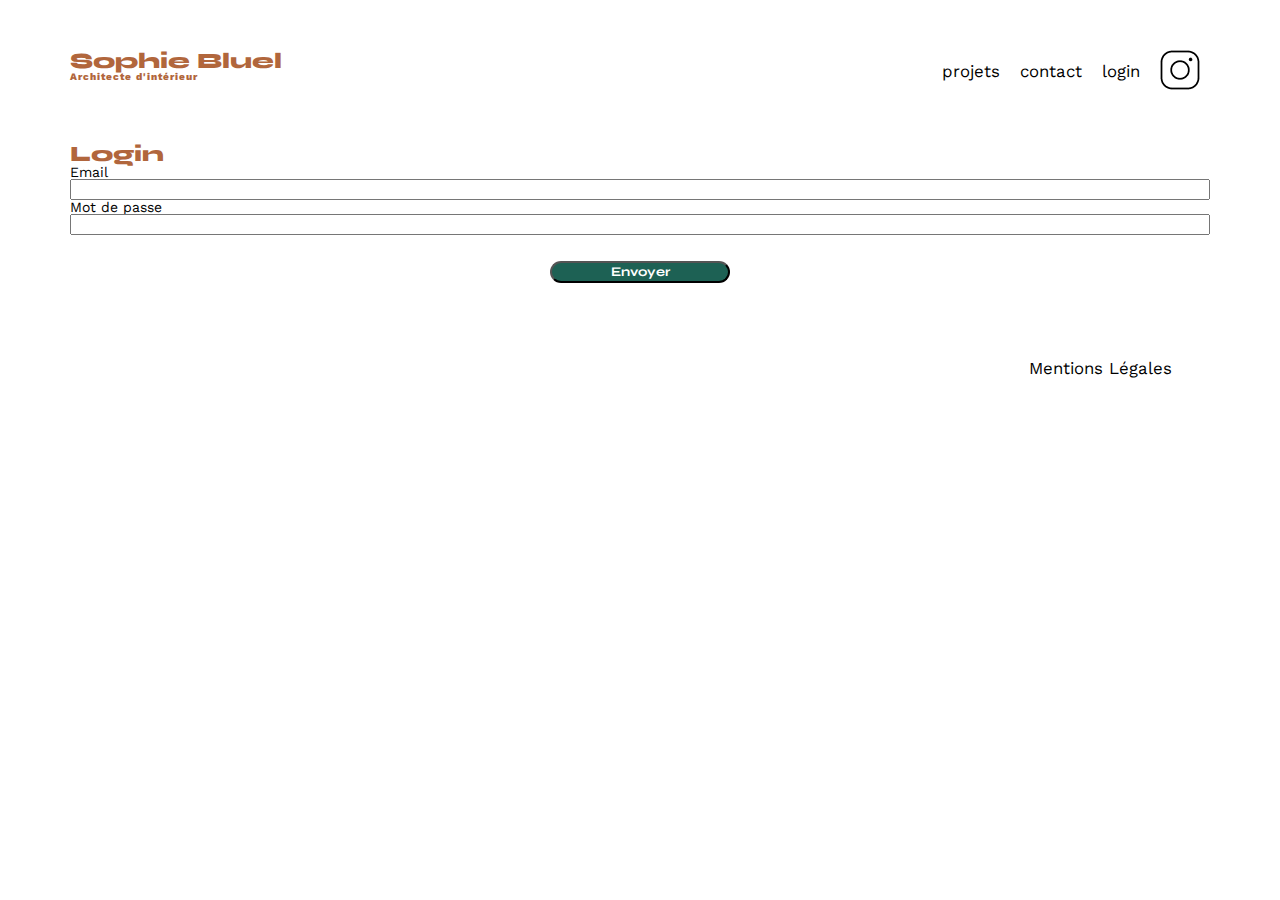
==== FrontEnd/login.html @ 6d7eb2a9 "add basic html" ====
<!DOCTYPE html>
<html lang="fr">
<head>
	<meta charset="UTF-8">
	<meta name="viewport" content="width=device-width, initial-scale=1.0">

	<title>Sophie Bluel - Login</title>

	<link rel="preconnect" href="https://fonts.googleapis.com">
	<link rel="preconnect" href="https://fonts.gstatic.com" crossorigin>

	<meta name="description" content="">

	<link rel="stylesheet" href="https://fonts.googleapis.com/css2?family=Syne:wght@700;800&family=Work+Sans&display=swap" >
	<link rel="stylesheet" href="./assets/style.css">
</head>

<body>
<header>
	<h1>Sophie Bluel <span>Architecte d'intérieur</span></h1>
	<nav>
		<ul>
			<li>
				<a href="index.html#portfolio">projets</a>
			</li>
			<li>
				<a href="index.html#contact">contact</a>
			</li>
			<li>
				<a href="#">login</a>
			</li>
			<li>
				<img src="./assets/icons/instagram.png" alt="Instagram">
			</li>
		</ul>
	</nav>
</header>
<main>
	
	<section id="login">
		<h1>Login</h1>
		<form>
			<label for="email">Email</label>
			<input type="email" id="email">
			<label for="password">Mot de passe</label>
			<input type="password" id="password">
			<input type="submit" value="Envoyer">
		</form>
	</section>
</main>

<footer>
	<nav>
		<ul>
			<li>Mentions Légales</li>
		</ul>
	</nav>
</footer>

<script src="./assets/js/login.js"></script>
</body>

</html>
---- FrontEnd/assets/style.css ----
/* http://meyerweb.com/eric/tools/css/reset/
   v2.0 | 20110126
   License: none (public domain)
*/

html, body, div, span, applet, object, iframe,
h1, h2, h3, h4, h5, h6, p, blockquote, pre,
a, abbr, acronym, address, big, cite, code,
del, dfn, em, img, ins, kbd, q, s, samp,
small, strike, strong, sub, sup, tt, var,
b, u, i, center,
dl, dt, dd, ol, ul, li,
fieldset, form, label, legend,
table, caption, tbody, tfoot, thead, tr, th, td,
article, aside, canvas, details, embed,
figure, figcaption, footer, header, hgroup,
menu, nav, output, ruby, section, summary,
time, mark, audio, video {
	margin: 0;
	padding: 0;
	border: 0;
	font-size: 100%;
	font: inherit;
	vertical-align: baseline;
}
/* HTML5 display-role reset for older browsers */
article, aside, details, figcaption, figure,
footer, header, hgroup, menu, nav, section {
	display: block;
}
body {
	line-height: 1;
}
ol, ul {
	list-style: none;
}
blockquote, q {
	quotes: none;
}
blockquote:before, blockquote:after,
q:before, q:after {
	content: '';
	content: none;
}
table {
	border-collapse: collapse;
	border-spacing: 0;
}

a {
	text-decoration: none;
	color: inherit;
}

/** end reset css**/
body {
	max-width: 1140px;
	margin:auto;
	font-family: 'Work Sans' ;
	font-size: 14px;
}
header {
	display: flex;
	justify-content: space-between;
	margin: 50px 0
}
section {
	margin: 50px 0
}

h1{
	display: flex;
	flex-direction: column;
	font-family: 'Syne';
	font-size: 22px;
	font-weight: 800;
	color: #B1663C
}

h1 > span {
	font-family: 'Work Sans';
	font-size:10px;
	letter-spacing: 0.1em;
;
}

h2{
	font-family: 'Syne';
	font-weight: 700;
	font-size: 30px;
	color: #1D6154
}
nav ul {
	display: flex;
	align-items: center;
	list-style-type: none;

}
nav li {
	padding: 0 10px;
	font-size: 1.2em;
}

li:hover {
	color: #B1663C;
}
#introduction {
	display: flex;
	align-items: center;
}
#introduction figure {
	flex: 1
}
#introduction img {
	display: block;
	margin: auto;
	width: 80%;
}

#introduction article {
	flex: 1
}
#introduction h2 {
	margin-bottom: 1em;
}

#introduction p {
	margin-bottom: 0.5em;
}
#portfolio h2 {
	text-align: center;
	margin-bottom: 1em;
}
.gallery {
	width: 100%;
	display: grid;
	grid-template-columns: 1fr 1fr 1fr;
	grid-column-gap: 20px;
	grid-row-gap: 20px;
}

.gallery img {
	width: 100%;

}
#contact {
	width: 50%;
margin: auto;
}
#contact > * {
	text-align: center;

}
#contact h2{
	margin-bottom: 20px;
}
#contact form {
	text-align: left;
	margin-top:30px;
	display: flex;
	flex-direction: column;
}

#contact input {
	height: 50px;
	font-size: 1.2em;
	border: none;
	box-shadow: 0px 4px 14px rgba(0, 0, 0, 0.09);
}
#contact label {
	margin: 2em 0 1em 0;
}
#contact textarea {
	border: none;
	box-shadow: 0px 4px 14px rgba(0, 0, 0, 0.09);
}

input[type="submit"]{
	font-family: 'Syne';
	font-weight: 700;
	color: white;
	background-color: #1D6154;
	margin : 2em auto ;
	width: 180px;
	text-align: center;
	border-radius: 60px ;
}

[id=login] form {
	display: flex;
	flex-flow: column;
}

footer nav ul {
	display: flex;
	justify-content: flex-end;
	margin: 2em
}
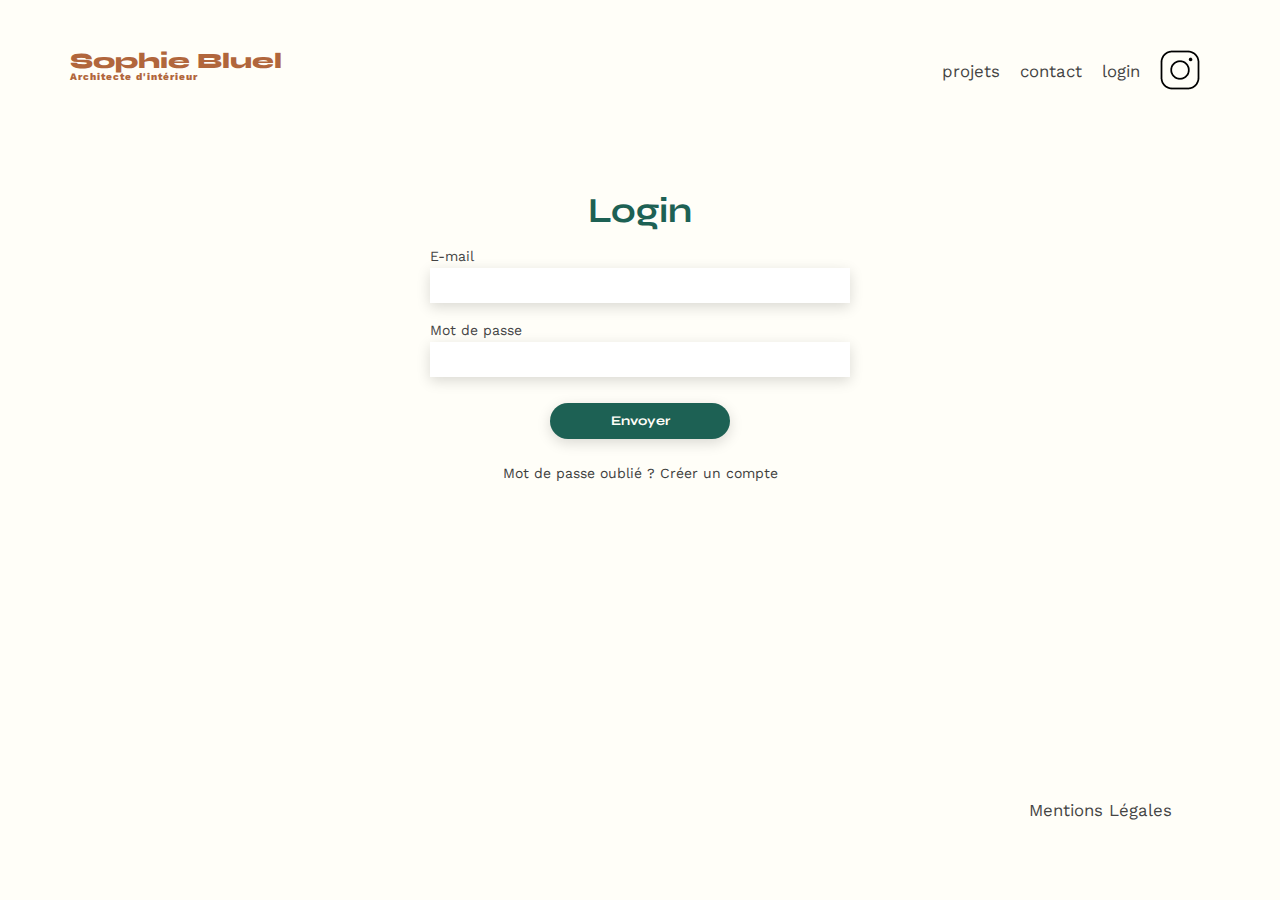
==== commit 13874d2e: "First login css" ====
--- a/FrontEnd/login.html
+++ b/FrontEnd/login.html
@@ -13,6 +13,7 @@
 
 	<link rel="stylesheet" href="https://fonts.googleapis.com/css2?family=Syne:wght@700;800&family=Work+Sans&display=swap" >
 	<link rel="stylesheet" href="./assets/style.css">
+	<link rel="stylesheet" href="./assets/login.css">
 </head>
 
 <body>
@@ -37,16 +38,25 @@
 </header>
 <main>
 	
-	<section id="login">
-		<h1>Login</h1>
-		<form>
-			<label for="email">Email</label>
-			<input type="email" id="email">
+	<form id="login">
+		<h2>Login</h2>
+		<div></div>
+		<div class="email">
+			<label for="email">E-mail</label>
+			<input type="email" name="email" id="email">
+		</div>
+		<div class="password">
 			<label for="password">Mot de passe</label>
-			<input type="password" id="password">
-			<input type="submit" value="Envoyer">
-		</form>
-	</section>
+			<input type="password" name="password" id="password">
+		</div>
+
+		<input type="submit" value="Envoyer" id="submit">
+
+		<div id="error">
+			<a href="#" id="forgot-password">Mot de passe oublié ?</a>
+			<a href="#" id="create-account">Créer un compte</a>
+		</div>
+	</form>
 </main>
 
 <footer>
--- a/FrontEnd/assets/login.css
+++ b/FrontEnd/assets/login.css
@@ -0,0 +1,72 @@
+* {
+    padding: 0;
+    margin: 0;
+}
+
+body {
+    background-color: #fffef8;
+    font-family: 'Work Sans';
+    color: #444444;
+    height: 100vh;
+    display: grid;
+    grid-template-rows: auto 5fr 1fr;
+}
+
+#login {
+    display: flex;
+    flex-direction: column;
+    align-items: center;
+    width: 100%;
+    margin-top: 50px;
+}
+
+#login h2 {
+    color: #1D6154;
+    margin-bottom: 20px;
+    font-family: Syne;
+    font-weight: 700;
+    font-size: 35px;
+    text-align: center;
+    line-height: 36px;
+}
+
+#login .email {
+    display: flex;
+    flex-direction: column;
+    margin-bottom: 20px;
+}
+
+#login .email label {
+    margin-bottom: 5px;
+}
+
+#login .password {
+    display: flex;
+    flex-direction: column;
+    margin-bottom: 0;
+}
+
+#login .password label {
+    margin-bottom: 5px;
+}
+
+#login input {
+    border: 1px;
+    padding: 10px;
+    width: 400px;
+    box-shadow: 0 4px 14px 0 rgba(0, 0, 0, 0.15);
+}
+
+#login [type="submit"] {
+    border-radius: 60px;
+    color: #fffef8;
+    width: 180px;
+}
+
+#login a {
+    color: #3d3d3d
+}
+
+#login a:hover {
+    color: #1D6154
+}
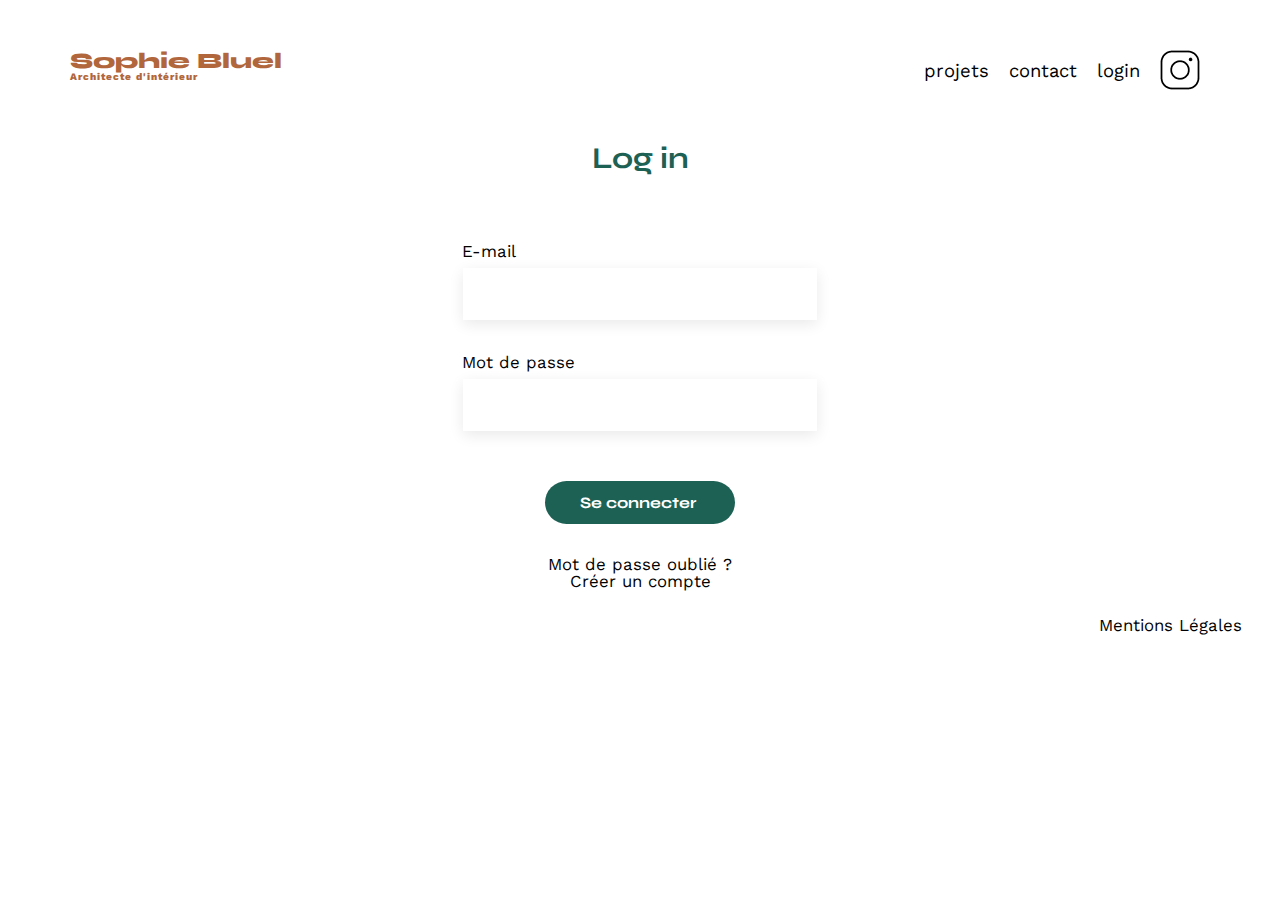
==== commit cf6e6343: "remove login css, one css file" ====
--- a/FrontEnd/login.html
+++ b/FrontEnd/login.html
@@ -13,61 +13,63 @@
 
 	<link rel="stylesheet" href="https://fonts.googleapis.com/css2?family=Syne:wght@700;800&family=Work+Sans&display=swap" >
 	<link rel="stylesheet" href="./assets/style.css">
-	<link rel="stylesheet" href="./assets/login.css">
+	<!-- <link rel="stylesheet" href="./assets/login.css"> -->
 </head>
 
 <body>
-<header>
-	<h1>Sophie Bluel <span>Architecte d'intérieur</span></h1>
-	<nav>
-		<ul>
-			<li>
-				<a href="index.html#portfolio">projets</a>
-			</li>
-			<li>
-				<a href="index.html#contact">contact</a>
-			</li>
-			<li>
-				<a href="#">login</a>
-			</li>
-			<li>
-				<img src="./assets/icons/instagram.png" alt="Instagram">
-			</li>
-		</ul>
-	</nav>
-</header>
-<main>
+	<header>
+		<div class="logo">
+			<h1>Sophie Bluel <span>Architecte d'intérieur</span></h1>
+		</div>
+		<nav>
+			<ul>
+				<li>
+					<a href="index.html#portfolio">projets</a>
+				</li>
+				<li>
+					<a href="index.html#contact">contact</a>
+				</li>
+				<li>
+					<a href="#">login</a>
+				</li>
+				<li>
+					<img src="./assets/icons/instagram.png" alt="Instagram">
+				</li>
+			</ul>
+		</nav>
+	</header>
+
+	<main class="login">
+		<h2>Log in</h2>
+
+		<form>
+			<label for="email">E-mail</label>
+			<input type="email" id="email" name="email" required>
+				
+			<label for="password">Mot de passe</label>
+			<input type="password"id="password" name="password"  required>
 	
-	<form id="login">
-		<h2>Login</h2>
-		<div></div>
-		<div class="email">
-			<label for="email">E-mail</label>
-			<input type="email" name="email" id="email">
-		</div>
-		<div class="password">
-			<label for="password">Mot de passe</label>
-			<input type="password" name="password" id="password">
-		</div>
-
-		<input type="submit" value="Envoyer" id="submit">
+			<button type="submit" value="Envoyer" id="submit">Se connecter</button>
+		</form>
 
 		<div id="error">
 			<a href="#" id="forgot-password">Mot de passe oublié ?</a>
 			<a href="#" id="create-account">Créer un compte</a>
+			<p id="error-message"></p>
 		</div>
-	</form>
-</main>
 
-<footer>
-	<nav>
-		<ul>
-			<li>Mentions Légales</li>
-		</ul>
-	</nav>
-</footer>
 
-<script src="./assets/js/login.js"></script>
+	</main>
+
+	<footer>
+		<nav>
+			<ul>
+				<li>Mentions Légales</li>
+			</ul>
+		</nav>
+		</footer>
+
+	<script src="./assets/js/login.js"></script>
 </body>
 
 </html>
--- a/FrontEnd/assets/style.css
+++ b/FrontEnd/assets/style.css
@@ -23,52 +23,352 @@
 	font: inherit;
 	vertical-align: baseline;
 }
+
 /* HTML5 display-role reset for older browsers */
 article, aside, details, figcaption, figure,
 footer, header, hgroup, menu, nav, section {
 	display: block;
 }
+
 body {
 	line-height: 1;
 }
-ol, ul {
+
+ol,
+ul {
 	list-style: none;
 }
-blockquote, q {
+
+blockquote,
+q {
 	quotes: none;
 }
-blockquote:before, blockquote:after,
-q:before, q:after {
+
+blockquote:before,
+blockquote:after,
+q:before,
+q:after {
 	content: '';
 	content: none;
 }
+
 table {
 	border-collapse: collapse;
 	border-spacing: 0;
 }
 
-a {
+/** end reset css**/
+
+/** edit mode **/
+
+.edit-mode {
+	display: flex;
+	justify-content: center;
+	background-color: black;
+	color: white;
+	height: 50px;
+	align-items: center;
+}
+.edit-mode i {
+	position: absolute;
+	margin-right: 60px;
+	color: white;
+}
+.edit-mode p {
+	margin-left: 60px;
+}
+
+/** mes projets + button modifier **/
+
+.my-projects {
+	display: flex;
+	justify-content: center;
+	align-items: center;
+	margin-bottom: auto;
+	padding-top: 60px;
+}
+
+.my-projects h2 {
+	margin-left: 35px;
+	padding-right: 20px;
+}
+
+.my-projects i,
+button {
+	margin-bottom: 26px;
+	padding: 4px;
+	font-size: 16px;
+	color: black;
 	text-decoration: none;
-	color: inherit;
-}
-
-/** end reset css**/
+	background-color: white;
+	border: none;
+}
+
+.btn-modify {
+	border: none;
+	background-color: white;
+	font-size: 1em;
+	cursor: pointer;
+	margin-bottom: 0;
+
+}
+
+/*** modal ***/
+
+dialog {
+	border-radius: 10px;
+	border: none;
+	visibility: hidden;
+	opacity: 0;
+	transition: visibility 0.4s ease-out;
+}
+dialog.active {
+	visibility: visible;
+	opacity: 1;
+	height: 500px;
+	transition: 0.3s 0.2s ease-out;
+}
+
+#modal-gallery {
+	display: flex;
+	flex-direction: row;
+	flex-wrap: wrap;
+	justify-content: center;
+	align-items: center;
+	gap: 7px;
+}
+.modal-gallery {
+	width: 340px;
+	display: flex;
+	flex-direction: column;
+	align-items: center;
+	padding: 40px;
+}
+
+.btn-close {
+	background-color: white;
+	border: none;
+	position: absolute;
+	right: 18px;
+	cursor: pointer;
+}
+
+.modal-gallery h2 {
+	color: black;
+	font-size: 1.1em;
+	font-family: work sans;
+	margin-top: -60px;
+	font-weight: 200;
+	padding-bottom: 15px;
+}
+.modal-gallery img {
+	width: 60px;
+	flex-wrap: wrap;
+	display: flex;
+	margin-bottom: -15px
+}
+
+.btn-delete {
+	background-color: white;
+	position: relative;
+	bottom: 72px;
+	left: 42px;
+	margin-bottom: -20px;
+	padding: 2px;
+	color: white;
+	background-color: black;
+	font-size: 0.7em;
+	border-radius: 2px;
+}
+
+.btn-back {
+position: relative;
+right: 195px;
+bottom: 75px;
+cursor: pointer;
+}
+
+.div-bar {
+	width: 100%;
+	margin-top: 30px;
+	height: 0.1px;
+    background-color: grey;
+}
+
+.div-bar.active {
+	position: relative;
+	top: 260px;
+}
+
+.btn-add {
+	background-color: #1D6154;
+	padding: 10px 50px 10px 50px;
+	color: white;
+	font-size: 0.9em;
+	border: none;
+	border-radius: 50px;
+	position: relative;
+	top: 35px;
+	text-decoration: none;
+	cursor: pointer;
+}
+
+.filters {
+	display: flex;
+	flex-direction: row;
+	justify-content: center;
+	align-items: baseline;
+	gap: 8px;
+}
+
+.btn-filters {
+	border-radius: 60px;
+	border: 1px solid #1D6154;
+	background-color: #ffff;
+	font-size: 0.875rem;
+	color: #1D6154;
+	font-family: syne;
+	padding: 9px 15px 9px 15px;
+	cursor: pointer;
+	transition: 0.3s;
+}
+.modal-gallery form input, #categories{
+	display: flex;
+	justify-content: center;
+	flex-direction: column-reverse;
+	gap: 15px;
+	width: 300px;
+	margin: auto;
+	height: 50px;
+	font-size: 1.2em;
+	border: none;
+	box-shadow: 0px 4px 14px rgba(0, 0, 0, 0.09);
+}
+.modal-gallery form {
+	margin-top: -52px;
+}
+
+.btn-add.active {
+	top: 280px;
+	background-color: #919191;
+	width: 160px;
+	display: flex;
+	align-items: center;
+	justify-content: center;
+}
+
+.modal-gallery [type=file] {
+	display: none;
+}
+.modal-gallery [for=image] {
+	background-color: #B9C5CC;
+	color: #306685;
+	font-family: work sans;
+	font-size: 0.7em;
+	position: relative;
+	bottom: 32px;
+	left: 90px;
+	width: 120px;
+    height: 25px;
+	cursor: pointer;
+	display: flex;
+	justify-content: center;
+	align-items: center;
+	border-radius: 20px;
+}
+
+dialog .fa-image {
+	position: absolute;
+	cursor: pointer;
+	background-color: #E8F1F6;
+	color: #B9C5CC;
+	width: 300px;
+	height: 120px;
+	font-size: 4em;
+	display: flex;
+	justify-content: center;
+	border-radius: 5px;
+	padding-top: 10px;
+	margin-top: 80px;
+    top: 0px;
+    margin-bottom: -20px;
+}
+
+.modal-gallery #titre, #categories {
+	width: 300px;
+	height: 40px;
+	margin-top: 10px;
+	margin-bottom: 10px;
+}
+.modal-gallery #categories {
+	appearance: none;
+}
+.modal-gallery form label {
+	font-size: 0.8em;
+}
+.modal-gallery p {
+	font-size: 0.6em;
+	position: relative;
+	bottom: 40px;
+	left: 110px;
+	width: 50%;
+}
+
+#previewImage {
+    height: 129px;
+    width: 100px;
+    object-fit: cover;
+    z-index: 1;
+    position: relative;
+    bottom: -18px;
+    left: 100px;
+    margin-top: -120px;
+}
+
+.btnGreen.active {
+	top: 280px;
+	background-color: #1D6154;
+	width: 160px;
+	display: flex;
+	align-items: center;
+	justify-content: center;
+}
+
+figure img {
+	padding-bottom: 10px;
+}
+
+.btn-filters:hover {
+	background-color: #1D6154;
+	color: #ffff;
+	outline: none;
+}
+
 body {
+	font-family: 'Work Sans';
+	font-size: 14px;
+}
+
+header, 
+main {
 	max-width: 1140px;
-	margin:auto;
-	font-family: 'Work Sans' ;
-	font-size: 14px;
-}
+}
+
+main {
+	margin: auto;
+}
+
 header {
 	display: flex;
 	justify-content: space-between;
-	margin: 50px 0
-}
+	margin: 50px auto;
+}
+
 section {
 	margin: 50px 0
 }
 
-h1{
+h1 {
 	display: flex;
 	flex-direction: column;
 	font-family: 'Syne';
@@ -76,34 +376,43 @@
 	font-weight: 800;
 	color: #B1663C
 }
-
-h1 > span {
+h1>span {
 	font-family: 'Work Sans';
-	font-size:10px;
+	font-size: 10px;
 	letter-spacing: 0.1em;
-;
-}
-
-h2{
+	;
+}
+
+h2 {
 	font-family: 'Syne';
 	font-weight: 700;
 	font-size: 30px;
-	color: #1D6154
-}
+	color: #1D6154;
+	display: flex;
+	justify-content: center;
+}
+
 nav ul {
 	display: flex;
 	align-items: center;
 	list-style-type: none;
-
 }
 nav li {
 	padding: 0 10px;
 	font-size: 1.2em;
+	text-decoration: none;
+}
+nav a {
+	text-decoration: none;
+	color: black;
+	gap: 20px;
+	font-size: 1.1em;
 }
 
 li:hover {
 	color: #B1663C;
 }
+
 #introduction {
 	display: flex;
 	align-items: center;
@@ -116,79 +425,127 @@
 	margin: auto;
 	width: 80%;
 }
-
 #introduction article {
 	flex: 1
 }
 #introduction h2 {
 	margin-bottom: 1em;
 }
-
 #introduction p {
 	margin-bottom: 0.5em;
 }
+
 #portfolio h2 {
 	text-align: center;
 	margin-bottom: 1em;
 }
+
 .gallery {
 	width: 100%;
 	display: grid;
 	grid-template-columns: 1fr 1fr 1fr;
 	grid-column-gap: 20px;
 	grid-row-gap: 20px;
-}
-
+	transition: 1s;
+}
 .gallery img {
 	width: 100%;
-
-}
-#contact {
-	width: 50%;
-margin: auto;
-}
-#contact > * {
-	text-align: center;
-
-}
-#contact h2{
-	margin-bottom: 20px;
-}
-#contact form {
-	text-align: left;
-	margin-top:30px;
-	display: flex;
+	transition: 1s;
+}
+
+.login form input {
+	display: flex;
+	justify-content: center;
 	flex-direction: column;
-}
-
-#contact input {
+	gap: 15px;
+	width: 350px;
+	margin: auto;
 	height: 50px;
 	font-size: 1.2em;
 	border: none;
 	box-shadow: 0px 4px 14px rgba(0, 0, 0, 0.09);
 }
-#contact label {
-	margin: 2em 0 1em 0;
-}
-#contact textarea {
-	border: none;
-	box-shadow: 0px 4px 14px rgba(0, 0, 0, 0.09);
-}
-
-input[type="submit"]{
+.login h2 {
+	margin-bottom: 70px;
+}
+.login label {
+	display: flex;
+	justify-content: center;
+	margin: 2em 14.5em 0.5em 0;
+	font-size: 1.2em;
+}
+.login label[for="email"] {
+	margin-right: 40px;
+	margin: 2em 18em 0.5em 0;
+}
+.login button {
+	display: flex;
 	font-family: 'Syne';
 	font-weight: 700;
 	color: white;
 	background-color: #1D6154;
-	margin : 2em auto ;
+	margin: 2em auto;
+	padding: 12px;
+	padding-left: 35px;
+	width: 190px;
+	text-align: center;
+	border-radius: 60px;
+	margin-top: 50px;
+}
+.login a {
+	display: flex;
+	justify-content: center;
+	font-size: 1.2em;
+	text-decoration: none;
+	color: black;
+}
+
+footer p {
+	display: flex;
+	justify-content: flex-end;
+	font-size: 1.2em;
+	margin-top: 190px;
+}
+
+#contact {
+	width: 50%;
+	margin: auto;
+}
+#contact>* {
+	text-align: center;
+}
+#contact h2 {
+	margin-bottom: 20px;
+}
+#contact form {
+	text-align: left;
+	margin-top: 30px;
+	display: flex;
+	flex-direction: column;
+}
+#contact input {
+	height: 50px;
+	font-size: 1.2em;
+	border: none;
+	box-shadow: 0px 4px 14px rgba(0, 0, 0, 0.09);
+}
+#contact label {
+	margin: 2em 0 1em 0;
+}
+#contact textarea {
+	border: none;
+	box-shadow: 0px 4px 14px rgba(0, 0, 0, 0.09);
+}
+
+input[type="submit"] {
+	font-family: 'Syne';
+	font-weight: 700;
+	color: white;
+	background-color: #1D6154;
+	margin: 2em auto;
 	width: 180px;
 	text-align: center;
-	border-radius: 60px ;
-}
-
-[id=login] form {
-	display: flex;
-	flex-flow: column;
+	border-radius: 60px;
 }
 
 footer nav ul {
@@ -197,3 +554,9 @@
 	margin: 2em
 }
 
+.hide {
+	display: none;
+}
+.hideTwo {
+	opacity: 0;
+}
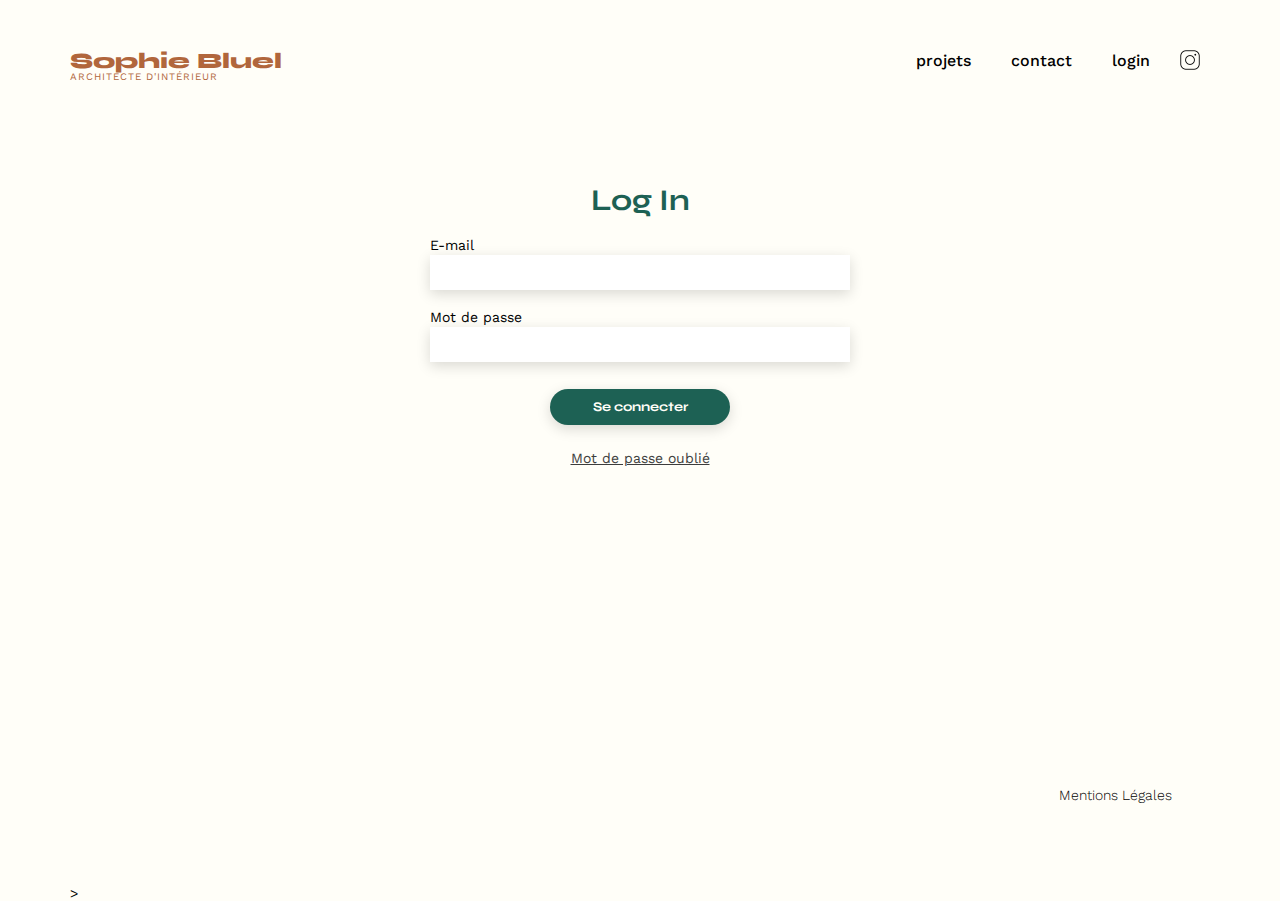
==== commit 1b99caa1: "Fix index html" ====
--- a/FrontEnd/login.html
+++ b/FrontEnd/login.html
@@ -13,63 +13,110 @@
 
 	<link rel="stylesheet" href="https://fonts.googleapis.com/css2?family=Syne:wght@700;800&family=Work+Sans&display=swap" >
 	<link rel="stylesheet" href="./assets/style.css">
-	<!-- <link rel="stylesheet" href="./assets/login.css"> -->
 </head>
 
 <body>
-	<header>
+    <header>
+
+        <h1>Sophie Bluel <span>Architecte d'intérieur</span></h1>
+
+        <nav>
+            <ul>
+                <li><a href="index.html#portfolio">projets</a></li>
+                <li><a href="index.html#contact">contact</a></li>
+                <li><a class="login-focus" href="login.html">login</a></li>
+                <li><img src="./assets/icons/instagram.png" alt="Instagram"></li>
+            </ul>
+        </nav>
+    </header>
+
+    <main>
+
+        <form id="login">
+
+            <h2>Log In</h2>
+            <div id="success-message"></div>
+            <div class="email">
+                <label for="email">E-mail</label>
+                <input type="email" name="email" id="email">
+            </div>
+            <div class="password">
+                <label for="password">Mot de passe</label>
+                <input type="password" name="password" id="password" required>
+            </div>
+
+            <input type="submit" value="Se connecter" id="submit">
+
+            <a href="#">Mot de passe oublié</a>
+            <p id="error"></p>
+
+        </form>
+    </main>
+
+    <footer>
+        <nav>
+            <ul>
+                <li>Mentions Légales</li>
+            </ul>
+        </nav>
+    </footer>
+
+    <script src=<script src="./assets/js/login.js"></script>></script>
+
+</body>
+
+<!-- <body> -->
+	<!-- <header>
 		<div class="logo">
 			<h1>Sophie Bluel <span>Architecte d'intérieur</span></h1>
 		</div>
 		<nav>
 			<ul>
-				<li>
-					<a href="index.html#portfolio">projets</a>
-				</li>
-				<li>
-					<a href="index.html#contact">contact</a>
-				</li>
-				<li>
-					<a href="#">login</a>
-				</li>
+				<li><a href="index.html#portfolio">projets</a></li>
+				<li><a href="index.html#contact">contact</a></li>
+				<li><a href="login.html">login</a></li>
 				<li>
 					<img src="./assets/icons/instagram.png" alt="Instagram">
 				</li>
 			</ul>
 		</nav>
-	</header>
+	</header> -->
 
-	<main class="login">
-		<h2>Log in</h2>
+	<!-- <main>
+		<h2>Log In</h2>
+		
+		<form id ="login" action="http://localhost:5678/api/users/login" method="post">
+			
+			<div id="success-message"></div>
+			<div class="email">
+				<label for="email">E-mail</label>
+				<input type="email"  name="email" id="email">
+			</div>
+			<div class="password">
+				<label for="password">Mot de passe</label>
+				<input type="password"  name="password" id="password" required>
+			</div>
+	
+			<input type="submit" value="Se connecter" id="submit">
 
-		<form>
-			<label for="email">E-mail</label>
-			<input type="email" id="email" name="email" required>
-				
-			<label for="password">Mot de passe</label>
-			<input type="password"id="password" name="password"  required>
-	
-			<button type="submit" value="Envoyer" id="submit">Se connecter</button>
-		</form>
+			<a href="#" id="forgot-password">Mot de passe oublié</a>
+			<p id="error"></p>
+		</form> -->
 
-		<div id="error">
-			<a href="#" id="forgot-password">Mot de passe oublié ?</a>
+		<!-- <div id="error">
+			<a href="#" id="forgot-password">Mot de passe oublié</a>
 			<a href="#" id="create-account">Créer un compte</a>
 			<p id="error-message"></p>
-		</div>
+		</div> -->
 
+	<!-- </main> -->
 
-	</main>
+	<!-- <footer>
+		<nav>
+			<ul><li>Mentions Légales</li></ul>
+		</nav>
+	</footer> -->
+		<!-- <script src="./assets/js/login.js"></script> -->
+<!-- </body> -->
 
-	<footer>
-		<nav>
-			<ul>
-				<li>Mentions Légales</li>
-			</ul>
-		</nav>
-		</footer>
-
-	<script src="./assets/js/login.js"></script>
-</body>
-
-</html>
+</html> 
--- a/FrontEnd/assets/style.css
+++ b/FrontEnd/assets/style.css
@@ -1,6 +1,6 @@
 /* http://meyerweb.com/eric/tools/css/reset/
-   v2.0 | 20110126
-   License: none (public domain)
+   	v2.0 | 20110126
+   	License: none (public domain)
 */
 
 html, body, div, span, applet, object, iframe,
@@ -34,6 +34,273 @@
 	line-height: 1;
 }
 
+/***  ADD MODALS ***/
+#modal {
+	display: none;
+	position: fixed;
+	z-index: 100;
+	left: 0;
+	top: 0;
+	right: 0;
+	bottom: 0;
+	overflow: auto;
+	background-color: rgba(0, 0, 0, 0.4);
+	transition: opacity 1s ease-in-out;
+}
+#modal-content,
+#second-modal-content {
+	display: flex;
+	flex-direction: column;
+	position: relative;
+	z-index: 999;
+	background-color: #fefefe;
+	border-radius: 15px;
+	margin: 15% auto;
+	padding: 70px;
+	border: 1px solid #888;
+	width: 40%;
+	min-height: 50%;
+}
+
+#imageContainer {
+	height: 100px;
+	width: 100px;
+}
+#imageContainer img {
+	height: 100%;
+	width: 100%;
+	object-fit: cover;
+}
+
+#modal-content #close-modal {
+	position: absolute;
+	top: 10px;
+	right: 10px;
+	font-size: 30px;
+	background-color: transparent;
+	border: none;
+	cursor: pointer;
+}
+
+#modal-gallery h2 {
+	text-align: center;
+	font-size: 20px;
+	margin-bottom: 20px;
+}
+#modal-gallery ul {
+	display: grid;
+	gap: 20px;
+	grid-template-columns: repeat(5, 1fr);
+}
+#modal-gallery ul li {
+	position: relative;
+	width: 100%;
+	height: 100%;
+}
+#modal-gallery ul li span {
+	position: absolute;
+	top: 0;
+	right: 0;
+	background-color: rgba(0, 0, 0, 0.5);
+	color: #FFFFFF;
+	padding: 5px;
+	cursor: pointer;
+}
+#modal-gallery ul li img {
+	width: 100%;
+	height: 100%;
+	object-fit: cover;
+}
+.modal-down {
+	display: flex;
+	justify-content: center;
+	align-items: center;
+	width: 100%;
+	margin-top: 80px;
+	border-top: #1D6154 solid 1px;
+	padding: 35px 0;
+
+}
+
+#modify-second-modal {
+	display: flex;
+	justify-content: center;
+	align-items: center;
+	background-color: #1D6154;
+	color: #FFFFFF;
+	font-size: 18px;
+	border-radius: 60px;
+	padding: 12px 40px;
+
+}
+
+#add-photo {
+	display: flex;
+	justify-content: center;
+	align-items: center;
+	background-color: #1d6154;
+	color: #ffffff;
+	font-size: 14px;
+	font-weight: 700;
+	font-family: 'syne';
+	border-radius: 60px;
+	padding: 5px 50px;
+
+
+}
+
+#overflow-modal {
+	display: none;
+	position: fixed;
+	z-index: 100;
+	left: 0;
+	top: 0;
+	right: 0;
+	bottom: 0;
+	overflow: auto;
+	background-color: rgba(0, 0, 0, 0.4);
+	transition: opacity 1s ease-in-out;
+	opacity: 0;
+}
+
+.modal-title {
+	display: flex;
+	justify-content: center;
+	align-items: center;
+	margin-bottom: 20px;
+}
+
+.modal-title h2 {
+	color: #000000;
+	font-size: 20px;
+}
+
+#return-second-modal {
+	position: absolute;
+	top: 10px;
+	left: 10px;
+	font-size: 21px;
+	background-color: transparent;
+	border: none;
+	cursor: pointer;
+
+}
+
+#close-modal,
+#second-close-modal {
+	position: absolute;
+	top: 10px;
+	right: 10px;
+	font-size: 21px;
+	background-color: transparent;
+	border: none;
+	cursor: pointer;
+}
+
+.modal-myprojects {
+	display: flex;
+	flex-direction: column;
+	justify-content: center;
+	align-items: center;
+	background: #E8F1F7;
+	padding: 40px 0;
+}
+
+.modal-myprojects i {
+	font-size: 50px;
+	color: #B9C5CC;
+	margin-bottom: 10px;
+	cursor: pointer;
+}
+
+.modal-myprojects button {
+	background-color: #CBD6DC;
+	color: #306685;
+	border: none;
+	cursor: pointer;
+	margin-bottom: 5px;
+	padding: 5px 20px;
+	border-radius: 50px;
+}
+
+#create-works-form {
+	display: flex;
+	flex-direction: column;
+	justify-content: center;
+	padding: 20px 0px;
+}
+
+#create-works-form label {
+	margin-bottom: 5px;
+	font-size: 18px;
+}
+
+#create-works-form input {
+	margin-bottom: 5px;
+	padding: 10px;
+	font-size: 18px;
+	border-radius: 5px;
+	border: none;
+	box-shadow: 2px 2px 5px rgba(0, 0, 0, 0.15);
+}
+
+#create-works-form select {
+	margin-bottom: 5px;
+	padding: 10px;
+	font-size: 18px;
+	border-radius: 5px;
+	background-color: transparent;
+	border: none;
+	box-shadow: 2px 2px 5px rgba(0, 0, 0, 0.15);
+}
+
+#create-works-form .create-works-btn {
+	display: flex;
+	justify-content: center;
+	align-items: center;
+}
+
+#create-works-form button {
+	margin-top: 20px;
+	background-color: #A7A7A7;
+	font-family: syne;
+	font-weight: 400;
+	font-size: 14px;
+	color: #FFFFFF;
+	border: none;
+	cursor: pointer;
+	margin-bottom: 5px;
+	padding: 10px 20px;
+	border-radius: 50px;
+	width: 200px;
+}
+
+.unenabled-button {
+	margin-top: 20px;
+	background-color: #cbd6dc;
+	color: #ffffff;
+	border: none;
+	cursor: pointer;
+	margin-bottom: 5px;
+	padding: 10px 20px;
+	border-radius: 50px;
+	width: 200px;
+}
+
+.enabled-button {
+	margin-top: 20px;
+	background-color: #1d6154 !important;
+	color: #ffffff;
+	border: none;
+	cursor: pointer;
+	margin-bottom: 5px;
+	padding: 10px 20px;
+	border-radius: 50px;
+	width: 200px;
+}
+
+/** end modal **/
+
 ol,
 ul {
 	list-style: none;
@@ -57,11 +324,344 @@
 	border-spacing: 0;
 }
 
-/** end reset css**/
+/*** end reset css ***/
+
+body {
+	max-width: 1140px;
+	margin: auto;
+	font-family: 'Work Sans';
+	font-size: 14px;
+}
+
+.edit {
+	margin-left: 10px;
+}
+
+header {
+	display: flex;
+	justify-content: space-between;
+	margin: 50px 0
+}
+
+.edit-mode {
+	display: flex;
+	justify-content: center;
+	align-items: center;
+	background-color: #000000;
+	padding: 12px 0px;
+
+
+}
+
+.edit-mode button {
+	background-color: transparent;
+	color: #FFFFFF;
+	font-size: 18px;
+	border: none;
+}
+
+
+section {
+	margin: 50px 0
+}
+
+h1 {
+	display: flex;
+	flex-direction: column;
+	font-family: 'Syne';
+	font-size: 22px;
+	font-weight: 800;
+	color: #b1663c;
+}
+
+h1>span {
+	font-family: 'Work Sans';
+	font-size: 10px;
+	letter-spacing: 0.1em;
+	font-weight: 400;
+	text-transform: uppercase;
+}
+
+h2 {
+	font-family: 'Syne';
+	font-weight: 700;
+	font-size: 30px;
+	color: #1D6154
+}
+
+.modal-title {
+	font-family: Work Sans;
+	font-size: 26px;
+	font-weight: 400;
+	line-height: 30.5px;
+	text-align: center;
+	color: #000000
+}
+
+nav ul {
+	display: flex;
+	align-items: center;
+	list-style-type: none;
+	font-family: 'work sans';
+}
+
+nav a {
+	text-decoration: none;
+	color: #000000;
+	padding: 0 10px;
+	font-size: 16px;
+	font-weight: 500;
+
+}
+
+nav li {
+	padding: 0 10px;
+	font-weight: 300;
+	font-size: 14px;
+
+}
+
+
+nav a:hover {
+	color: #000000;
+	font-weight: 700;
+}
+
+.logout {
+	display: none;
+}
+
+#fileInput {
+	display: none;
+}
+
+nav img {
+	width: 20px;
+}
+nav li:visited {
+	color: #000000;
+	cursor: pointer;
+}
+
+#introduction {
+	display: flex;
+	align-items: center;
+}
+#introduction figure {
+	flex: 1
+}
+#introduction img {
+	display: block;
+	margin: auto;
+	width: 80%;
+}
+#introduction article {
+	flex: 1
+}
+#introduction h2 {
+	margin-bottom: 1em;
+}
+#introduction p {
+	margin-bottom: 0.5em;
+}
+
+#portfolio h2 {
+	text-align: center;
+	margin-right: 15px;
+}
+
+.my-projects {
+	display: flex;
+	justify-content: center;
+	align-items: center;
+	margin-bottom: 2em;
+
+}
+.my-projects button {
+	border: none;
+	background-color: transparent;
+	color: #1D6154;
+}
+.my-projects button span {
+	margin-right: 10px;
+	color: #000000;
+}
+
+.filters {
+	display: flex;
+	width: 80%;
+	margin: auto;
+	justify-content: center;
+	align-items: center;
+	margin-bottom: 2em;
+}
+.filters button {
+	padding: 10px 20px;
+	/*background-color: #1D6154; */
+	background-color: transparent;
+	border: 1px solid #1D6154;
+	font-family: 'syne';
+	border-radius: 60px;
+	margin-right: 15px;
+	cursor: pointer;
+}
+.filters-btn {
+	background-color: transparent;
+	color: #1D6154;
+	/* Couleur de fond initiale */
+}
+.filters-btn.active {
+	background-color: #1d6154;
+	color: #ffffff;
+	/* Couleur de fond lorsque le bouton est actif */
+}
+
+.btn-all {
+	background-color: #1d6154 !important;
+	color: #ffffff;
+}
+
+.gallery {
+	width: 100%;
+	display: grid;
+	grid-template-columns: 1fr 1fr 1fr;
+	grid-column-gap: 20px;
+	grid-row-gap: 20px;
+}
+.gallery img {
+	width: 100%;
+}
+
+#contact {
+	width: 50%;
+	margin: auto;
+}
+#contact>* {
+	text-align: center;
+
+}
+#contact h2 {
+	margin-bottom: 20px;
+}
+#contact form {
+	text-align: left;
+	margin-top: 30px;
+	display: flex;
+	flex-direction: column;
+}
+#contact input {
+	height: 50px;
+	font-size: 1.2em;
+	border: none;
+	box-shadow: 0px 4px 14px rgba(0, 0, 0, 0.09);
+}
+#contact label {
+	margin: 2em 0 1em 0;
+}
+#contact textarea {
+	border: none;
+	box-shadow: 0px 4px 14px rgba(0, 0, 0, 0.09);
+}
+input[type="submit"] {
+	font-family: 'Syne';
+	font-weight: 700;
+	color: white;
+	background-color: #1D6154;
+	margin: 2em auto;
+	width: 180px;
+	text-align: center;
+	border-radius: 60px;
+}
+footer nav ul {
+	display: flex;
+	justify-content: flex-end;
+	margin: 2em
+}
+footer nav li {
+	font-family: 'work sans';
+	font-size: 14px;
+	font-weight: 300;
+}
+
+/******** LOGIN********/
+* {
+	padding: 0;
+	margin: 0;
+  }
+
+body {
+	background-color: #FFFEF8;
+	font-family: work sans;
+	height: 100vh;
+	display: grid;
+	grid-template-rows: auto 5fr 1fr;
+  }
+  
+  #login {
+	display: flex;
+	flex-direction: column;
+	align-items: center;
+	margin-top: 50px;
+	width: 100%;
+  }
+  #login h2 {
+	margin-bottom: 20px;
+	color: #1d6154;
+	font-family: Syne;
+	font-size: 30px;
+	font-weight: 700;
+	line-height: 36px;
+	text-align: center;
+  }
+  #login .email {
+	margin-bottom: 20px;
+	display: flex;
+	flex-direction: column;
+  }
+  #login .email label {
+	margin-bottom: 3px;
+  }
+  #login .password {
+	margin-bottom: 0px;
+	display: flex;
+	flex-direction: column;
+  }
+  #login .password label {
+	margin-bottom: 3px;
+  }
+  #login input {
+	padding: 10px;
+	width: 400px;
+	border: 1px;
+	box-shadow: 0px 4px 14px 0px rgba(0, 0, 0, 0.15);
+  }
+  #login input[type=submit] {
+	width: 180px;
+	border-radius: 60px;
+	color: #FFFEF8;
+  }
+  #login a {
+	color: #3D3D3D;
+  }
+  #login a:hover {
+	color: #1d6154;
+  }
+  
+ 
+
+
+
+
+
+
+
+
+
+
 
 /** edit mode **/
 
-.edit-mode {
+/* .edit-mode {
 	display: flex;
 	justify-content: center;
 	background-color: black;
@@ -80,7 +680,7 @@
 
 /** mes projets + button modifier **/
 
-.my-projects {
+/* .my-projects {
 	display: flex;
 	justify-content: center;
 	align-items: center;
@@ -111,11 +711,11 @@
 	cursor: pointer;
 	margin-bottom: 0;
 
-}
+} */
 
 /*** modal ***/
 
-dialog {
+/* dialog {
 	border-radius: 10px;
 	border: none;
 	visibility: hidden;
@@ -294,7 +894,7 @@
     margin-bottom: -20px;
 }
 
-.modal-gallery #titre, #categories {
+.modal-gallery #title, #categories {
 	width: 300px;
 	height: 40px;
 	margin-top: 10px;
@@ -362,9 +962,9 @@
 	display: flex;
 	justify-content: space-between;
 	margin: 50px auto;
-}
-
-section {
+} */
+
+/* section {
 	margin: 50px 0
 }
 
@@ -439,7 +1039,6 @@
 	text-align: center;
 	margin-bottom: 1em;
 }
-
 .gallery {
 	width: 100%;
 	display: grid;
@@ -557,6 +1156,6 @@
 .hide {
 	display: none;
 }
-.hideTwo {
+.hidePrime {
 	opacity: 0;
-}
+}  */
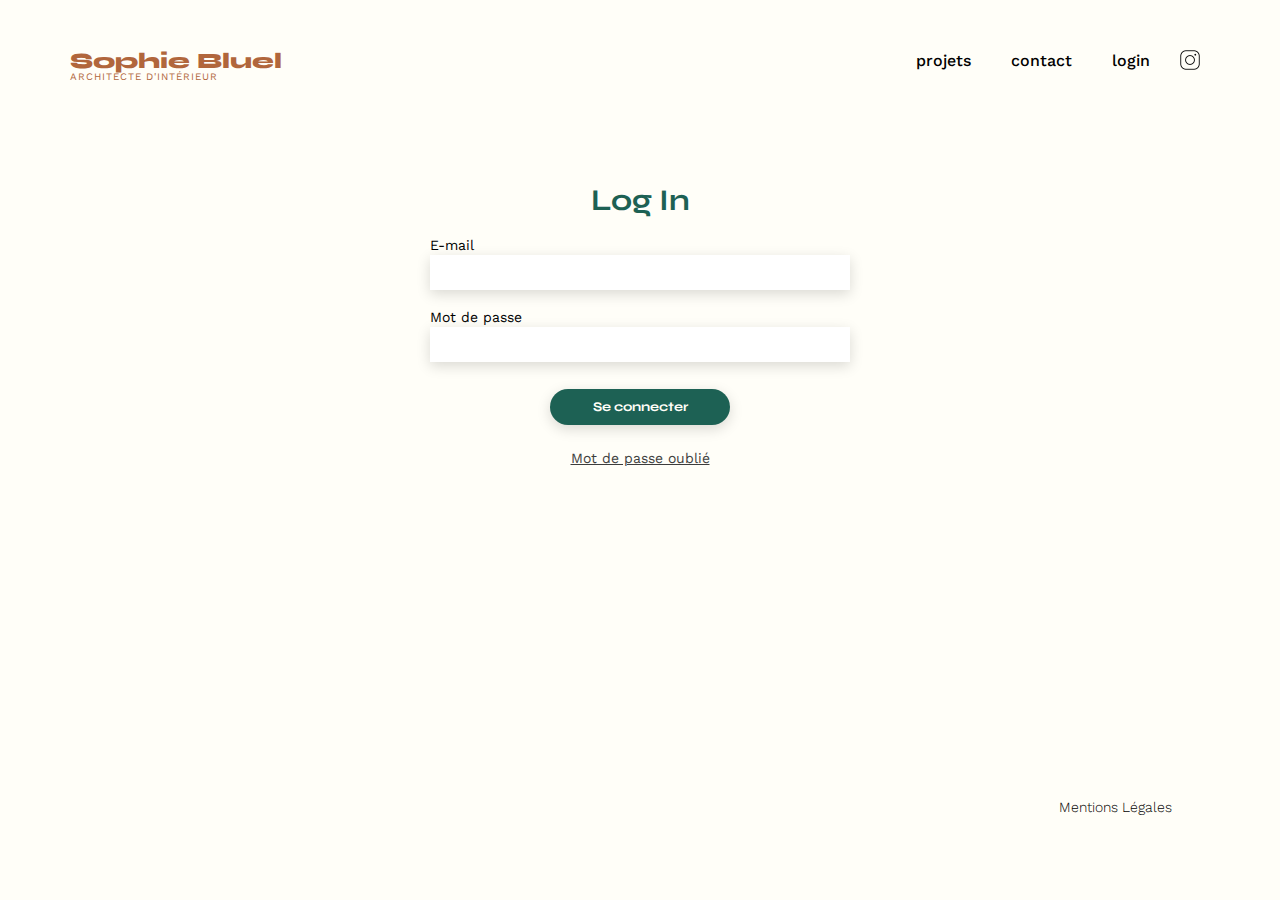
==== commit cb31b965: "Fix script js" ====
--- a/FrontEnd/login.html
+++ b/FrontEnd/login.html
@@ -3,21 +3,16 @@
 <head>
 	<meta charset="UTF-8">
 	<meta name="viewport" content="width=device-width, initial-scale=1.0">
-
 	<title>Sophie Bluel - Login</title>
-
 	<link rel="preconnect" href="https://fonts.googleapis.com">
 	<link rel="preconnect" href="https://fonts.gstatic.com" crossorigin>
-
 	<meta name="description" content="">
-
 	<link rel="stylesheet" href="https://fonts.googleapis.com/css2?family=Syne:wght@700;800&family=Work+Sans&display=swap" >
 	<link rel="stylesheet" href="./assets/style.css">
 </head>
 
 <body>
     <header>
-
         <h1>Sophie Bluel <span>Architecte d'intérieur</span></h1>
 
         <nav>
@@ -33,7 +28,6 @@
     <main>
 
         <form id="login">
-
             <h2>Log In</h2>
             <div id="success-message"></div>
             <div class="email">
@@ -61,62 +55,8 @@
         </nav>
     </footer>
 
-    <script src=<script src="./assets/js/login.js"></script>></script>
+    <script src="./assets/js/login.js"></script>
 
 </body>
 
-<!-- <body> -->
-	<!-- <header>
-		<div class="logo">
-			<h1>Sophie Bluel <span>Architecte d'intérieur</span></h1>
-		</div>
-		<nav>
-			<ul>
-				<li><a href="index.html#portfolio">projets</a></li>
-				<li><a href="index.html#contact">contact</a></li>
-				<li><a href="login.html">login</a></li>
-				<li>
-					<img src="./assets/icons/instagram.png" alt="Instagram">
-				</li>
-			</ul>
-		</nav>
-	</header> -->
-
-	<!-- <main>
-		<h2>Log In</h2>
-		
-		<form id ="login" action="http://localhost:5678/api/users/login" method="post">
-			
-			<div id="success-message"></div>
-			<div class="email">
-				<label for="email">E-mail</label>
-				<input type="email"  name="email" id="email">
-			</div>
-			<div class="password">
-				<label for="password">Mot de passe</label>
-				<input type="password"  name="password" id="password" required>
-			</div>
-	
-			<input type="submit" value="Se connecter" id="submit">
-
-			<a href="#" id="forgot-password">Mot de passe oublié</a>
-			<p id="error"></p>
-		</form> -->
-
-		<!-- <div id="error">
-			<a href="#" id="forgot-password">Mot de passe oublié</a>
-			<a href="#" id="create-account">Créer un compte</a>
-			<p id="error-message"></p>
-		</div> -->
-
-	<!-- </main> -->
-
-	<!-- <footer>
-		<nav>
-			<ul><li>Mentions Légales</li></ul>
-		</nav>
-	</footer> -->
-		<!-- <script src="./assets/js/login.js"></script> -->
-<!-- </body> -->
-
 </html> 
--- a/FrontEnd/assets/style.css
+++ b/FrontEnd/assets/style.css
@@ -169,7 +169,6 @@
 	align-items: center;
 	margin-bottom: 20px;
 }
-
 .modal-title h2 {
 	color: #000000;
 	font-size: 20px;
@@ -205,14 +204,12 @@
 	background: #E8F1F7;
 	padding: 40px 0;
 }
-
 .modal-myprojects i {
 	font-size: 50px;
 	color: #B9C5CC;
 	margin-bottom: 10px;
 	cursor: pointer;
 }
-
 .modal-myprojects button {
 	background-color: #CBD6DC;
 	color: #306685;
@@ -229,12 +226,10 @@
 	justify-content: center;
 	padding: 20px 0px;
 }
-
 #create-works-form label {
 	margin-bottom: 5px;
 	font-size: 18px;
 }
-
 #create-works-form input {
 	margin-bottom: 5px;
 	padding: 10px;
@@ -243,7 +238,6 @@
 	border: none;
 	box-shadow: 2px 2px 5px rgba(0, 0, 0, 0.15);
 }
-
 #create-works-form select {
 	margin-bottom: 5px;
 	padding: 10px;
@@ -253,13 +247,11 @@
 	border: none;
 	box-shadow: 2px 2px 5px rgba(0, 0, 0, 0.15);
 }
-
 #create-works-form .create-works-btn {
 	display: flex;
 	justify-content: center;
 	align-items: center;
 }
-
 #create-works-form button {
 	margin-top: 20px;
 	background-color: #A7A7A7;
@@ -286,7 +278,6 @@
 	border-radius: 50px;
 	width: 200px;
 }
-
 .enabled-button {
 	margin-top: 20px;
 	background-color: #1d6154 !important;
@@ -333,26 +324,22 @@
 	font-size: 14px;
 }
 
+header {
+	display: flex;
+	justify-content: space-between;
+	margin: 50px 0
+}
+
 .edit {
 	margin-left: 10px;
 }
-
-header {
-	display: flex;
-	justify-content: space-between;
-	margin: 50px 0
-}
-
 .edit-mode {
 	display: flex;
 	justify-content: center;
 	align-items: center;
 	background-color: #000000;
 	padding: 12px 0px;
-
-
-}
-
+}
 .edit-mode button {
 	background-color: transparent;
 	color: #FFFFFF;
@@ -373,7 +360,6 @@
 	font-weight: 800;
 	color: #b1663c;
 }
-
 h1>span {
 	font-family: 'Work Sans';
 	font-size: 10px;
@@ -404,7 +390,6 @@
 	list-style-type: none;
 	font-family: 'work sans';
 }
-
 nav a {
 	text-decoration: none;
 	color: #000000;
@@ -413,15 +398,12 @@
 	font-weight: 500;
 
 }
-
 nav li {
 	padding: 0 10px;
 	font-weight: 300;
 	font-size: 14px;
 
 }
-
-
 nav a:hover {
 	color: #000000;
 	font-weight: 700;
